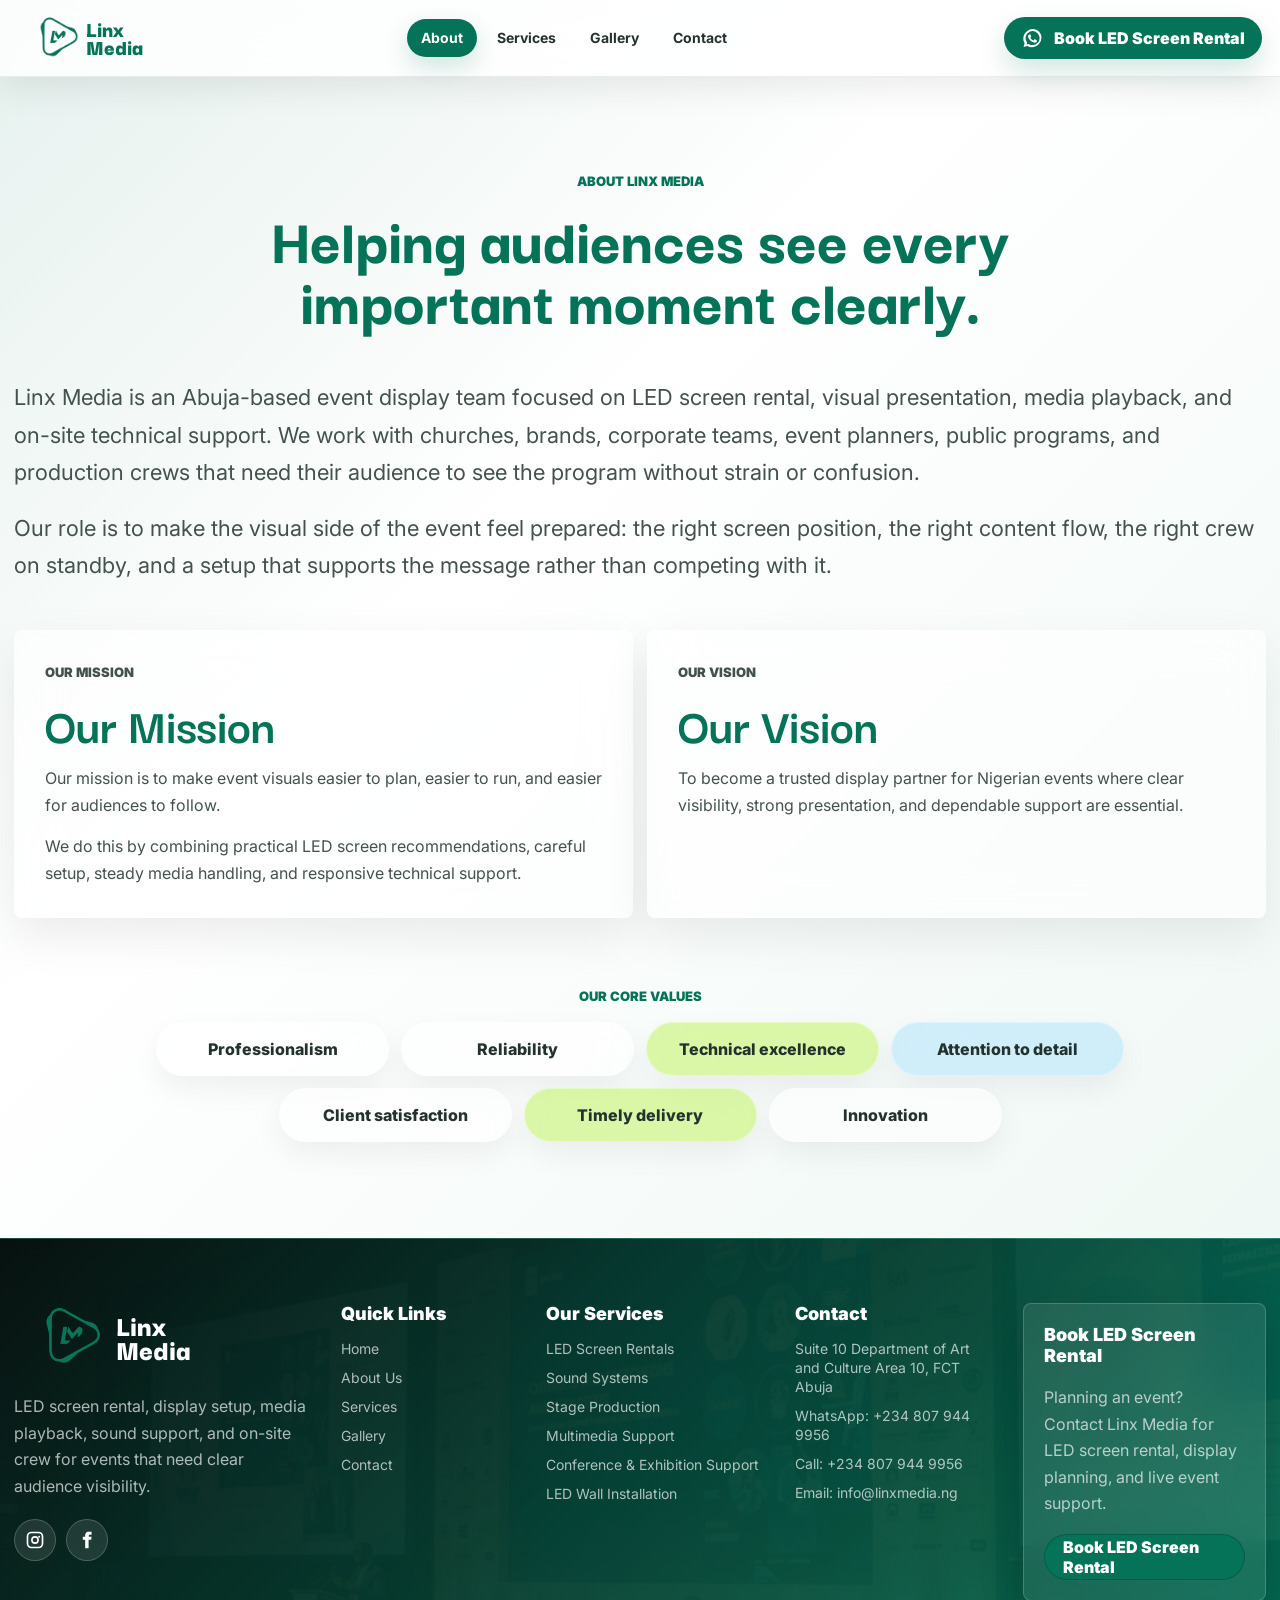
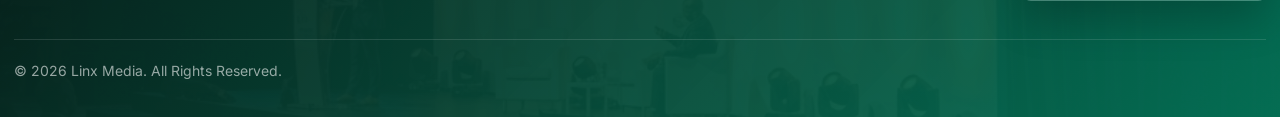
==== about.html @ 34ab8a91 "Update canonical domain for Search Console" ====
<!DOCTYPE html>
<html lang="en">
<head>
  <meta charset="UTF-8">
  <meta name="viewport" content="width=device-width, initial-scale=1.0">
  <title>About Linx Media | Event Technical Production</title>
  <meta name="description" content="Learn about Linx Media, an Abuja-based event display and LED screen rental team helping audiences see programs clearly.">
  <link rel="canonical" href="https://www.linxmedia.com.ng/about.html">
  <meta name="robots" content="index, follow">
  <meta name="theme-color" content="#047357">
  <meta name="geo.region" content="NG-FC">
  <meta name="geo.placename" content="Abuja">
  <meta property="og:site_name" content="Linx Media">
  <meta property="og:type" content="website">
  <meta property="og:url" content="https://www.linxmedia.com.ng/about.html">
  <meta property="og:title" content="About Linx Media | Event Technical Production">
  <meta property="og:description" content="Learn about Linx Media, an Abuja-based event display and LED screen rental team helping audiences see programs clearly.">
  <meta property="og:image" content="https://www.linxmedia.com.ng/assets/linx/home-slide-3.jpg">
  <meta name="twitter:card" content="summary_large_image">
  <meta name="twitter:title" content="About Linx Media | Event Technical Production">
  <meta name="twitter:description" content="Learn about Linx Media, an Abuja-based event display and LED screen rental team helping audiences see programs clearly.">
  <meta name="twitter:image" content="https://www.linxmedia.com.ng/assets/linx/home-slide-3.jpg">
  <link rel="preconnect" href="https://fonts.googleapis.com">
  <link rel="preconnect" href="https://fonts.gstatic.com" crossorigin>
  <link href="https://fonts.googleapis.com/css2?family=Darker+Grotesque:wght@700;800;900&family=Inter:wght@400;500;600;700;800;900&display=swap" rel="stylesheet">
  <link rel="icon" type="image/png" href="assets/Linx%20media%20logo.png">
  <link rel="stylesheet" href="styles.css">
</head>
<body>
  <a class="skip-link" href="#top">Skip to content</a>
  <header class="site-header">
    <a class="brand" href="index.html" aria-label="Linx Media home">
      <img src="assets/Linx%20media%20logo.png" alt="Linx Media" decoding="async">
      <span class="brand-wordmark"><strong>Linx</strong><strong>Media</strong></span>
    </a>

    <button class="menu-toggle" type="button" aria-label="Open menu" aria-expanded="false">
      <span></span>
      <span></span>
      <span></span>
    </button>

    <nav class="nav-links" aria-label="Primary navigation">
      <a href="about.html" aria-current="page">About</a>
      <a href="services.html">Services</a>
      <a href="work.html">Gallery</a>
      <a href="contact.html">Contact</a>
      <a class="mobile-nav-cta" href="https://wa.me/2348079449956?text=Hello%20Linx%20Media%2C%20I%20would%20like%20to%20book%20LED%20screen%20rental%20for%20an%20event." target="_blank" rel="noopener">Book LED Screen Rental</a>
    </nav>

    <a class="header-cta" href="https://wa.me/2348079449956?text=Hello%20Linx%20Media%2C%20I%20would%20like%20to%20book%20LED%20screen%20rental%20for%20an%20event." target="_blank" rel="noopener">
      <span class="whatsapp-icon" aria-hidden="true">
        <svg viewBox="0 0 24 24" focusable="false">
          <path d="M19.1 4.9A9.9 9.9 0 0 0 3.7 17l-1 3.8 3.9-1A9.9 9.9 0 0 0 19.1 4.9Zm-7.1 14a7.2 7.2 0 0 1-3.7-1l-.3-.2-2.2.6.6-2.1-.2-.3A7.3 7.3 0 1 1 12 18.9Zm4-5.4c-.2-.1-1.3-.6-1.5-.7-.2-.1-.4-.1-.5.1l-.7.9c-.1.2-.3.2-.5.1a5.9 5.9 0 0 1-2.9-2.5c-.1-.2 0-.3.1-.4l.4-.5c.1-.1.1-.3.2-.4 0-.1 0-.3-.1-.4l-.7-1.7c-.2-.4-.4-.3-.5-.3h-.5c-.2 0-.4.1-.6.3-.2.2-.8.8-.8 1.9s.8 2.2.9 2.3c.1.2 1.6 2.5 3.9 3.5.6.2 1 .4 1.3.5.6.2 1.1.2 1.5.1.5-.1 1.3-.5 1.5-1.1.2-.5.2-1 .1-1.1 0-.1-.2-.2-.4-.3Z" />
        </svg>
      </span>
      Book LED Screen Rental
    </a>
  </header>

  <main id="top">
    <section class="page-hero section-pad">
      <p class="section-label reveal">About Linx Media</p>
      <h1 class="about-title reveal">Helping audiences see every important moment clearly.</h1>
    </section>

    <section class="about-page section-pad">
      <div class="about-story reveal">
        <p>Linx Media is an Abuja-based event display team focused on LED screen rental, visual presentation, media playback, and on-site technical support. We work with churches, brands, corporate teams, event planners, public programs, and production crews that need their audience to see the program without strain or confusion.</p>
        <p>Our role is to make the visual side of the event feel prepared: the right screen position, the right content flow, the right crew on standby, and a setup that supports the message rather than competing with it.</p>
      </div>

      <div class="about-card-grid">
        <article class="about-card reveal">
          <p class="section-label">Our Mission</p>
          <h2>Our Mission</h2>
          <p>Our mission is to make event visuals easier to plan, easier to run, and easier for audiences to follow.</p>
          <p>We do this by combining practical LED screen recommendations, careful setup, steady media handling, and responsive technical support.</p>
        </article>
        <article class="about-card reveal">
          <p class="section-label">Our Vision</p>
          <h2>Our Vision</h2>
          <p>To become a trusted display partner for Nigerian events where clear visibility, strong presentation, and dependable support are essential.</p>
        </article>
      </div>

      <div class="core-values reveal">
        <p class="section-label">Our Core Values</p>
        <div class="event-type-grid core-value-grid">
          <span>Professionalism</span>
          <span>Reliability</span>
          <span>Technical excellence</span>
          <span>Attention to detail</span>
          <span>Client satisfaction</span>
          <span>Timely delivery</span>
          <span>Innovation</span>
        </div>
      </div>
    </section>
  </main>

  <footer class="site-footer">
    <div class="footer-grid">
      <div class="footer-brand">
        <div class="footer-brand-mark">
          <img class="footer-logo" src="assets/Linx%20media%20logo.png" alt="Linx Media" loading="lazy" decoding="async">
          <span class="footer-wordmark"><strong>Linx</strong><strong>Media</strong></span>
        </div>
        <p>LED screen rental, display setup, media playback, sound support, and on-site crew for events that need clear audience visibility.</p>
        <div class="footer-social" aria-label="Linx Media social links">
          <a href="https://www.instagram.com/linxmedia_ng/" target="_blank" rel="noopener" aria-label="Follow Linx Media on Instagram">
            <svg viewBox="0 0 24 24" focusable="false" aria-hidden="true">
              <path d="M7.8 2h8.4A5.8 5.8 0 0 1 22 7.8v8.4a5.8 5.8 0 0 1-5.8 5.8H7.8A5.8 5.8 0 0 1 2 16.2V7.8A5.8 5.8 0 0 1 7.8 2Zm0 2A3.8 3.8 0 0 0 4 7.8v8.4A3.8 3.8 0 0 0 7.8 20h8.4a3.8 3.8 0 0 0 3.8-3.8V7.8A3.8 3.8 0 0 0 16.2 4H7.8Zm4.2 3.3a4.7 4.7 0 1 1 0 9.4 4.7 4.7 0 0 1 0-9.4Zm0 2a2.7 2.7 0 1 0 0 5.4 2.7 2.7 0 0 0 0-5.4Zm5-2.45a1.15 1.15 0 1 1 0 2.3 1.15 1.15 0 0 1 0-2.3Z" />
            </svg>
          </a>
          <a href="https://www.facebook.com/share/1B9i2rN9x2/?mibextid=wwXIfr" target="_blank" rel="noopener" aria-label="Follow Linx Media on Facebook">
            <svg viewBox="0 0 24 24" focusable="false" aria-hidden="true">
              <path d="M14.2 8.1V6.6c0-.7.5-.9.9-.9h2.4V2.1L14.2 2c-3.6 0-4.4 2.7-4.4 4.4v1.7H7v3.7h2.8V22h4.1V11.8h3.1l.5-3.7h-3.3Z" />
            </svg>
          </a>
        </div>
      </div>
      <div>
        <h3>Quick Links</h3>
        <nav class="footer-links" aria-label="Footer quick links">
          <a href="index.html">Home</a>
          <a href="about.html">About Us</a>
          <a href="services.html">Services</a>
          <a href="work.html">Gallery</a>
          <a href="contact.html">Contact</a>
        </nav>
      </div>
      <div>
        <h3>Our Services</h3>
        <nav class="footer-links" aria-label="Footer services">
          <a href="services.html">LED Screen Rentals</a>
          <a href="services.html">Sound Systems</a>
          <a href="services.html">Stage Production</a>
          <a href="services.html">Multimedia Support</a>
          <a href="services.html">Conference & Exhibition Support</a>
          <a href="services.html">LED Wall Installation</a>
        </nav>
      </div>
      <div>
        <h3>Contact</h3>
        <div class="footer-links">
          <span>Suite 10 Department of Art and Culture Area 10, FCT Abuja</span>
          <a href="https://wa.me/2348079449956" target="_blank" rel="noopener">WhatsApp: +234 807 944 9956</a>
          <a href="tel:+2348079449956">Call: +234 807 944 9956</a>
          <a href="mailto:info@linxmedia.ng">Email: info@linxmedia.ng</a>
        </div>
      </div>
      <div class="footer-cta">
        <h3>Book LED Screen Rental</h3>
        <p>Planning an event? Contact Linx Media for LED screen rental, display planning, and live event support.</p>
        <a class="button button-primary" href="https://wa.me/2348079449956?text=Hello%20Linx%20Media%2C%20I%20would%20like%20to%20book%20LED%20screen%20rental%20for%20an%20event." target="_blank" rel="noopener">Book LED Screen Rental</a>
      </div>
    </div>
    <div class="footer-bottom">
      <span>&copy; 2026 Linx Media. All Rights Reserved.</span>
    </div>
  </footer>
  <script src="script.js"></script>
</body>
</html>
---- styles.css ----
﻿:root {
  --ink: #07110f;
  --paper: #edf2ee;
  --muted: #66726c;
  --line: rgba(255, 255, 255, 0.35);
  --teal: #047357;
  --navy: #047357;
  --lime: #b7f247;
  --coral: #ff8468;
  --blue: #8ed8ff;
  --white: #ffffff;
  --glass: rgba(255, 255, 255, 0.58);
  --glass-strong: rgba(255, 255, 255, 0.78);
  --shadow: 0 24px 70px rgba(7, 17, 15, 0.16);
  --page-width: min(1360px, calc(100% - 28px));
  --hero-slide-duration: 4200ms;
}

* {
  box-sizing: border-box;
}

html {
  scroll-behavior: smooth;
}

body {
  margin: 0;
  background:
    linear-gradient(135deg, rgba(4, 115, 87, 0.1) 0%, rgba(255, 255, 255, 0.96) 34%, rgba(232, 245, 239, 0.9) 100%);
  color: var(--ink);
  font-family: "Inter", Arial, sans-serif;
  overflow-x: hidden;
}

body::before {
  display: none;
  content: "";
  position: fixed;
  inset: 0;
  z-index: -1;
  background-image:
    linear-gradient(rgba(7, 17, 15, 0.045) 1px, transparent 1px),
    linear-gradient(90deg, rgba(7, 17, 15, 0.045) 1px, transparent 1px);
  background-size: 72px 72px;
  mask-image: linear-gradient(to bottom, rgba(0, 0, 0, 0.8), transparent 78%);
}

body::after {
  display: none;
  content: "";
  position: fixed;
  right: -18vw;
  bottom: 6vh;
  z-index: -1;
  width: 42vw;
  height: 42vw;
  border-radius: 50%;
  background: radial-gradient(circle, rgba(255, 132, 104, 0.22), transparent 68%);
  animation: floatGlow 9s ease-in-out infinite alternate;
}

body.menu-open {
  overflow: hidden;
}

a {
  color: inherit;
  text-decoration: none;
}

.skip-link {
  position: fixed;
  top: 12px;
  left: 12px;
  z-index: 100;
  padding: 10px 14px;
  border-radius: 999px;
  background: var(--navy);
  color: var(--white);
  font-weight: 900;
  transform: translateY(-140%);
  transition: transform 180ms ease;
}

.skip-link:focus {
  transform: translateY(0);
}

img {
  display: block;
  max-width: 100%;
}

.site-header {
  position: sticky;
  top: 0;
  z-index: 20;
  display: flex;
  align-items: center;
  justify-content: space-between;
  gap: 24px;
  width: 100%;
  margin: 0;
  padding: 14px max(18px, calc((100vw - 1360px) / 2));
  border-bottom: 1px solid rgba(7, 17, 15, 0.08);
  background: rgba(255, 255, 255, 0.84);
  box-shadow: 0 12px 34px rgba(7, 17, 15, 0.08);
  backdrop-filter: blur(18px);
}

.brand,
.nav-links,
.hero-actions,
.contact-actions,
.header-cta {
  display: flex;
  align-items: center;
}

.brand {
  display: inline-flex;
  align-items: center;
  gap: 0;
}

.brand img {
  width: 82px;
  height: auto;
  max-height: 48px;
  object-fit: contain;
  margin-right: -14px;
}

.brand-wordmark {
  display: grid;
  margin-left: 0;
  color: var(--navy);
  font-family: "Darker Grotesque", "Inter", Arial, sans-serif;
  font-size: 23px;
  font-weight: 900;
  line-height: 0.8;
  text-align: left;
}

.brand-wordmark strong {
  display: block;
  font: inherit;
}

.nav-links {
  gap: 6px;
}

.nav-links a {
  min-height: 38px;
  padding: 10px 14px;
  border-radius: 999px;
  color: #24322d;
  font-size: 14px;
  font-weight: 700;
}

.nav-links a:hover {
  background: rgba(255, 255, 255, 0.72);
}

.nav-links a[aria-current="page"] {
  background: var(--navy);
  color: var(--white);
  box-shadow: 0 10px 24px rgba(4, 115, 87, 0.18);
}

.nav-links .mobile-nav-cta {
  display: none;
}

.header-cta {
  justify-content: center;
  gap: 10px;
  min-height: 42px;
  padding: 0 16px;
  border: 1px solid rgba(4, 115, 87, 0.18);
  border-radius: 999px;
  background: var(--navy);
  color: var(--white);
  font-weight: 900;
  box-shadow: 0 12px 28px rgba(4, 115, 87, 0.18);
}

.menu-toggle {
  display: none;
  width: 46px;
  height: 46px;
  border: 1px solid rgba(4, 115, 87, 0.2);
  border-radius: 50%;
  background: rgba(4, 115, 87, 0.1);
  cursor: pointer;
}

.menu-toggle span {
  display: block;
  width: 20px;
  height: 2px;
  margin: 4px auto;
  border-radius: 999px;
  background: var(--navy);
}

.hero {
  display: grid;
  grid-template-columns: minmax(0, 0.9fr) minmax(360px, 1.1fr);
  align-items: stretch;
  gap: 34px;
  width: var(--page-width);
  min-height: calc(100vh - 82px);
  margin: 0 auto;
  padding: 58px 0 28px;
}

.hero-led {
  display: grid;
  grid-template-columns: minmax(420px, 0.92fr) minmax(330px, 0.78fr);
  align-items: center;
  gap: clamp(30px, 5vw, 84px);
  min-height: calc(100vh - 108px);
  padding-top: clamp(44px, 7vw, 88px);
  padding-bottom: clamp(58px, 8vw, 96px);
  overflow: visible;
}

.hero-copy {
  align-self: center;
  padding: clamp(24px, 4vw, 46px);
  border: 1px solid var(--line);
  border-radius: 28px;
  background: rgba(255, 255, 255, 0.5);
  box-shadow: var(--shadow);
  backdrop-filter: blur(22px);
}

.hero-led .hero-copy {
  width: 100%;
  margin: 0;
  padding: 0;
  text-align: left;
  border: 0;
  border-radius: 0;
  background: transparent;
  box-shadow: none;
  backdrop-filter: none;
}

.hero-copy,
.hero-media,
.service-card,
.process-step,
.contact-panel {
  -webkit-backdrop-filter: blur(22px);
}

.eyebrow,
.section-label {
  margin: 0 0 18px;
  color: var(--teal);
  font-size: 13px;
  font-weight: 900;
  letter-spacing: 0;
  text-transform: uppercase;
}

.hero h1,
.intro h2,
.section-heading h2,
.showcase-header h2,
.contact-panel h2 {
  margin: 0;
  font-weight: 900;
  letter-spacing: 0;
  line-height: 0.92;
}

.hero h1 {
  max-width: 780px;
  font-size: clamp(48px, 8vw, 112px);
}

.hero-led h1 {
  max-width: 720px;
  margin: 0;
  color: #047357;
  font-family: "Darker Grotesque", "Inter", Arial, sans-serif;
  font-size: clamp(44px, 4.7vw, 68px);
  font-weight: 800;
  line-height: 0.88;
}

.hero-led h1 > span {
  display: block;
}

.hero-led h1 > span:first-child {
  white-space: normal;
}

.hero-led h1 > .hero-service-line {
  white-space: normal;
}

.hero-service-word {
  display: inline-block;
  color: #FA6506;
  min-height: 0.9em;
  vertical-align: baseline;
  transition: opacity 220ms ease, transform 220ms ease;
}

.hero-service-word.is-changing {
  opacity: 0;
  transform: translateY(8px);
}

.hero-text {
  max-width: 570px;
  margin: 24px 0 0;
  color: #44524c;
  font-size: clamp(17px, 2vw, 21px);
  line-height: 1.55;
}

.hero-led .hero-text {
  max-width: 540px;
  margin: 18px 0 0;
  color: rgba(7, 17, 15, 0.86);
  font-size: clamp(16px, 1.55vw, 20px);
  line-height: 1.35;
}

.hero-actions,
.contact-actions {
  flex-wrap: wrap;
  gap: 12px;
  margin-top: 34px;
}

.hero-led .hero-actions {
  justify-content: flex-start;
  margin-top: 28px;
}

.button {
  display: inline-flex;
  align-items: center;
  justify-content: center;
  min-height: 46px;
  padding: 0 18px;
  border: 1px solid rgba(7, 17, 15, 0.22);
  border-radius: 999px;
  font-weight: 900;
}

.button-primary {
  background: var(--navy);
  color: var(--white);
}

.whatsapp-icon {
  display: inline-flex;
  align-items: center;
  justify-content: center;
  width: 23px;
  height: 23px;
  flex: 0 0 23px;
}

.whatsapp-icon svg {
  width: 100%;
  height: 100%;
  fill: currentColor;
}

.button-secondary {
  background: rgba(255, 255, 255, 0.52);
  backdrop-filter: blur(14px);
}

.hero-media {
  position: relative;
  min-height: 640px;
  border: 1px solid rgba(255, 255, 255, 0.35);
  border-radius: 34px;
  overflow: hidden;
  background: #101916;
  box-shadow: var(--shadow);
  transform-style: preserve-3d;
}

.hero-led-gallery {
  position: relative;
  justify-self: start;
  width: 100%;
  height: clamp(540px, 72vh, 760px);
  margin: 0;
  overflow: hidden;
  border: 1px solid rgba(255, 255, 255, 0.44);
  border-radius: 8px;
  box-shadow: 0 28px 72px rgba(7, 17, 15, 0.18);
  mask-image: none;
}

.hero-led-track {
  position: relative;
  width: 100%;
  height: 100%;
  padding: 0;
}

.hero-led-card {
  position: absolute;
  inset: 0;
  margin: 0;
  border: 0;
  border-radius: inherit;
  overflow: hidden;
  background: transparent;
  box-shadow: none;
  isolation: isolate;
  opacity: 0;
  pointer-events: none;
  transform: scale(1.02);
  transition: opacity 700ms ease, transform 700ms ease;
}

.hero-led-card.is-active {
  z-index: 1;
  opacity: 1;
  pointer-events: auto;
  transform: scale(1);
}

.hero-led-card img {
  width: 100%;
  height: 100%;
  object-fit: cover;
  border-radius: inherit;
}

.hero-led-dots {
  position: absolute;
  left: 50%;
  bottom: 18px;
  z-index: 3;
  display: flex;
  align-items: center;
  gap: 8px;
  transform: translateX(-50%);
}

.hero-led-dot {
  position: relative;
  width: clamp(28px, 3.2vw, 48px);
  height: 4px;
  padding: 0;
  border: 0;
  border-radius: 999px;
  background: rgba(255, 255, 255, 0.38);
  cursor: pointer;
  overflow: hidden;
}

.hero-led-dot::before {
  content: "";
  position: absolute;
  inset: 0;
  background: #ffffff;
  border-radius: inherit;
  transform: scaleX(0);
  transform-origin: left center;
}

.hero-led-dot.is-active::before {
  animation: heroProgress var(--hero-slide-duration) linear forwards;
}

.hero-led-dot:focus-visible {
  outline: 2px solid #ffffff;
  outline-offset: 4px;
}

@keyframes heroProgress {
  from {
    transform: scaleX(0);
  }

  to {
    transform: scaleX(1);
  }
}

.hero-media::before {
  content: "";
  position: absolute;
  inset: 0;
  z-index: 1;
  background: linear-gradient(90deg, rgba(7, 17, 15, 0.2), rgba(7, 17, 15, 0.03) 42%, rgba(183, 242, 71, 0.12));
  pointer-events: none;
}

.hero-media img {
  width: 100%;
  height: 100%;
  min-height: 640px;
  object-fit: cover;
}

.media-card {
  position: absolute;
  z-index: 2;
  width: min(270px, calc(100% - 36px));
  padding: 16px;
  border: 1px solid rgba(255, 255, 255, 0.32);
  border-radius: 18px;
  background: rgba(255, 255, 255, 0.62);
  box-shadow: 0 16px 34px rgba(7, 17, 15, 0.16);
  backdrop-filter: blur(18px);
}

.media-card span {
  display: block;
  margin-bottom: 8px;
  color: var(--teal);
  font-size: 12px;
  font-weight: 900;
  text-transform: uppercase;
}

.media-card strong {
  display: block;
  font-size: 18px;
  line-height: 1.15;
  transition: opacity 220ms ease, transform 220ms ease;
}

.media-card strong.is-changing {
  opacity: 0;
  transform: translateY(8px);
}

.media-card-top {
  top: 24px;
  left: 24px;
}

.media-card-bottom {
  right: 24px;
  bottom: 24px;
}

.section-pad {
  width: var(--page-width);
  margin: 0 auto;
  padding: 96px 0;
}

.proof-strip {
  border-top: 1px solid rgba(7, 17, 15, 0.08);
  border-bottom: 1px solid rgba(7, 17, 15, 0.08);
  background: #f7faf8;
}

.proof-inner {
  display: grid;
  grid-template-columns: 0.8fr 0.8fr 1.2fr 1fr;
  gap: 1px;
  width: var(--page-width);
  margin: 0 auto;
  background: rgba(7, 17, 15, 0.08);
}

.proof-item {
  min-height: 136px;
  padding: 28px;
  background: #ffffff;
}

.proof-item strong,
.proof-item span {
  display: block;
}

.proof-item strong {
  color: var(--navy);
  font-size: clamp(28px, 3.8vw, 54px);
  line-height: 0.95;
}

.proof-item span {
  margin-top: 10px;
  color: var(--muted);
  font-weight: 800;
}

.led-focus {
  display: grid;
  grid-template-columns: minmax(0, 0.9fr) minmax(360px, 0.8fr);
  gap: clamp(28px, 5vw, 78px);
  align-items: start;
}

.led-focus-copy h2,
.event-fit-copy h2,
.work-snapshot-copy h2,
.timeline-heading h2,
.booking-band h2 {
  margin: 0;
  color: var(--navy);
  font-family: "Darker Grotesque", "Inter", Arial, sans-serif;
  font-size: clamp(40px, 5.4vw, 78px);
  font-weight: 800;
  line-height: 0.94;
}

.led-focus-copy p:not(.section-label),
.event-fit-copy p,
.work-snapshot-copy p,
.booking-band p {
  max-width: 720px;
  margin: 22px 0 0;
  color: #44524c;
  font-size: 18px;
  line-height: 1.7;
}

.led-focus-copy .button {
  margin-top: 30px;
}

.led-focus-panel {
  border-radius: 8px;
  background: #07110f;
  color: var(--white);
  box-shadow: var(--shadow);
  overflow: hidden;
}

.setup-list article {
  display: grid;
  grid-template-columns: 64px 1fr;
  gap: 18px;
  padding: 28px;
  border-bottom: 1px solid rgba(255, 255, 255, 0.14);
}

.setup-list article:last-child {
  border-bottom: 0;
}

.setup-list span {
  color: var(--lime);
  font-weight: 900;
}

.setup-list h3 {
  margin: 0 0 10px;
  font-size: 22px;
}

.setup-list p {
  margin: 0;
  color: rgba(255, 255, 255, 0.72);
  line-height: 1.6;
}

.solution-mosaic {
  padding-top: 40px;
}

.mosaic-grid {
  display: grid;
  grid-template-columns: 1.1fr 0.9fr;
  gap: 14px;
}

.mosaic-card {
  min-height: 240px;
  padding: 28px;
  border: 1px solid rgba(7, 17, 15, 0.08);
  border-radius: 8px;
  background: #f7faf8;
  box-shadow: 0 16px 42px rgba(7, 17, 15, 0.07);
}

.mosaic-large {
  grid-row: span 2;
  min-height: 494px;
  display: flex;
  flex-direction: column;
  justify-content: flex-end;
  background:
    linear-gradient(180deg, rgba(7, 17, 15, 0.08), rgba(7, 17, 15, 0.74)),
    url("assets/linx/home-slide-1.jpeg") center / cover;
  color: var(--white);
}

.mosaic-card h3 {
  margin: 0 0 12px;
  color: inherit;
  font-size: clamp(24px, 3vw, 42px);
  line-height: 1;
}

.mosaic-card p {
  max-width: 560px;
  margin: 0;
  color: #44524c;
  line-height: 1.65;
}

.mosaic-large p {
  color: rgba(255, 255, 255, 0.78);
}

.event-fit {
  background:
    linear-gradient(135deg, rgba(7, 17, 15, 0.96), rgba(4, 115, 87, 0.88)),
    url("assets/linx/home-slide-4.jpg") center / cover;
  color: var(--white);
}

.event-fit-inner {
  display: grid;
  grid-template-columns: minmax(0, 0.9fr) minmax(360px, 1fr);
  gap: clamp(28px, 5vw, 72px);
  align-items: center;
  width: var(--page-width);
  margin: 0 auto;
  padding: 96px 0;
}

.event-fit .section-label {
  color: var(--lime);
}

.event-fit-copy h2 {
  color: var(--white);
}

.event-fit-copy p {
  color: rgba(255, 255, 255, 0.78);
}

.event-fit-list {
  display: grid;
  grid-template-columns: repeat(2, 1fr);
  gap: 12px;
}

.event-fit-list span {
  display: flex;
  align-items: center;
  min-height: 62px;
  padding: 0 20px;
  border: 1px solid rgba(255, 255, 255, 0.16);
  border-radius: 8px;
  background: rgba(255, 255, 255, 0.1);
  color: rgba(255, 255, 255, 0.9);
  font-weight: 900;
  backdrop-filter: blur(14px);
}

.work-snapshot {
  display: grid;
  grid-template-columns: minmax(360px, 0.8fr) minmax(0, 0.95fr);
  gap: clamp(28px, 5vw, 78px);
  align-items: center;
}

.work-snapshot-media {
  min-height: 540px;
  margin: 0;
  overflow: hidden;
  border-radius: 8px;
  box-shadow: var(--shadow);
}

.work-snapshot-media img {
  width: 100%;
  height: 100%;
  min-height: 540px;
  object-fit: cover;
}

.work-snapshot-copy .button {
  margin-top: 28px;
}

.timeline-section {
  display: grid;
  grid-template-columns: minmax(0, 0.72fr) minmax(0, 1fr);
  gap: clamp(28px, 5vw, 78px);
  align-items: start;
  padding-top: 40px;
}

.timeline-list {
  display: grid;
  gap: 0;
  border-top: 1px solid rgba(7, 17, 15, 0.12);
}

.timeline-item {
  display: grid;
  grid-template-columns: 140px 1fr;
  gap: 24px;
  padding: 28px 0;
  border-bottom: 1px solid rgba(7, 17, 15, 0.12);
}

.timeline-item span {
  color: var(--navy);
  font-size: 24px;
  font-weight: 900;
}

.timeline-item p {
  margin: 0;
  color: #44524c;
  line-height: 1.7;
}

.booking-band {
  display: flex;
  align-items: center;
  justify-content: space-between;
  gap: 28px;
  margin-bottom: 80px;
  padding: clamp(32px, 5vw, 56px);
  border-radius: 8px;
  background: #e8f5ef;
  box-shadow: 0 20px 54px rgba(7, 17, 15, 0.08);
}

.booking-band-actions {
  display: flex;
  flex-wrap: wrap;
  justify-content: flex-end;
  gap: 12px;
  flex: 0 0 auto;
}

.intro-grid {
  display: grid;
  grid-template-columns: 1fr 0.65fr;
  gap: 42px;
  align-items: start;
}

.about-band {
  width: 100%;
  max-width: none;
  background:
    linear-gradient(135deg, rgba(7, 17, 15, 0.96), rgba(4, 115, 87, 0.9)),
    url("assets/linx/home-slide-4.jpg") center / cover;
  color: var(--white);
}

.about-band .intro {
  padding-bottom: 42px;
}

.about-band .section-label {
  color: var(--lime);
}

.about-band h2 {
  color: var(--white);
}

.about-band p {
  color: rgba(255, 255, 255, 0.88);
}

.about-band .intro-copy p {
  color: rgba(255, 255, 255, 0.92) !important;
}

.about-band .stats {
  padding-top: 0;
  padding-bottom: 82px;
}

.about-band .stat {
  border-top-color: rgba(255, 255, 255, 0.2);
}

.about-band .stat strong {
  color: var(--white);
}

.about-band .stat span {
  color: rgba(255, 255, 255, 0.72);
}

.intro h2,
.section-heading h2,
.showcase-header h2,
.contact-panel h2 {
  font-size: clamp(38px, 5.3vw, 78px);
}

.intro p,
.contact-panel p {
  margin: 0;
  color: #44524c;
  font-size: 18px;
  line-height: 1.7;
}

.intro-copy {
  display: grid;
  gap: 18px;
}

.intro-copy p {
  max-width: 680px;
}

.section-heading,
.showcase-header {
  display: grid;
  grid-template-columns: 0.35fr 1fr;
  gap: 34px;
  align-items: start;
  margin-bottom: 34px;
}

.service-grid {
  display: grid;
  grid-template-columns: repeat(3, 1fr);
  gap: 14px;
}

.service-card {
  position: relative;
  min-height: 230px;
  padding: 22px;
  border: 1px solid var(--line);
  border-radius: 8px;
  background: var(--glass);
  box-shadow: 0 18px 48px rgba(7, 17, 15, 0.08);
  backdrop-filter: blur(22px);
  overflow: hidden;
  cursor: default;
  transition: transform 220ms ease, box-shadow 220ms ease, background 220ms ease, border-color 220ms ease;
}

.service-card::after {
  content: "";
  position: absolute;
  right: 22px;
  bottom: 20px;
  color: var(--teal);
  font-size: 13px;
  font-weight: 900;
  opacity: 0;
  transform: translateX(-8px);
  transition: opacity 220ms ease, transform 220ms ease;
}

.service-card-static::after {
  content: "";
}

.service-card:hover,
.process-step:hover {
  transform: translateY(-8px);
  box-shadow: 0 28px 70px rgba(7, 17, 15, 0.16);
}

.service-card:hover {
  border-color: rgba(4, 115, 87, 0.28);
}

.service-card:hover::after {
  opacity: 1;
  transform: translateX(0);
}

.service-card:nth-child(2),
.service-card:nth-child(5) {
  background: rgba(7, 17, 15, 0.78);
  color: var(--white);
}

.service-card:nth-child(2)::after,
.service-card:nth-child(5)::after {
  color: var(--lime);
}

.service-card:nth-child(3) {
  background: rgba(183, 242, 71, 0.62);
}

.section-action {
  display: flex;
  justify-content: center;
  margin-top: 28px;
}

.page-hero {
  padding-top: 96px;
  padding-bottom: 40px;
  text-align: center;
}

.page-hero h1 {
  max-width: 980px;
  margin: 0 auto;
  color: var(--navy);
  font-family: "Darker Grotesque", "Inter", Arial, sans-serif;
  font-size: clamp(40px, 5.2vw, 72px);
  font-weight: 800;
  line-height: 0.92;
}

.page-hero p:not(.section-label) {
  max-width: 780px;
  margin: 22px auto 0;
  color: #44524c;
  font-size: clamp(17px, 2vw, 21px);
  line-height: 1.55;
}

.services-page-list {
  padding-top: 36px;
}

.services-detail-grid {
  grid-template-columns: repeat(2, 1fr);
}

.services-detail-grid .service-card {
  min-height: 420px;
}

.about-page {
  padding-top: 10px;
}

.about-title {
  font-size: clamp(46px, 6vw, 86px);
}

.about-story {
  display: grid;
  gap: 18px;
  max-width: none;
  margin-bottom: 46px;
}

.about-story p {
  margin: 0;
  color: #44524c;
  font-size: clamp(18px, 2vw, 22px);
  line-height: 1.7;
}

.about-card-grid {
  display: grid;
  grid-template-columns: repeat(2, 1fr);
  gap: 14px;
}

.about-card {
  min-height: 260px;
  padding: 30px;
  border: 1px solid var(--line);
  border-radius: 8px;
  background: rgba(255, 255, 255, 0.58);
  box-shadow: 0 18px 48px rgba(7, 17, 15, 0.08);
  backdrop-filter: blur(22px);
  -webkit-backdrop-filter: blur(22px);
}

.about-card h2 {
  margin: 0 0 18px;
  color: var(--navy);
  font-family: "Darker Grotesque", "Inter", Arial, sans-serif;
  font-size: clamp(36px, 4vw, 58px);
  line-height: 0.92;
}

.about-card .section-label {
  margin-bottom: 16px;
}

.about-card p {
  margin: 0;
  color: #44524c;
  line-height: 1.7;
}

.about-card p + p {
  margin-top: 14px;
}

.core-values {
  margin-top: 70px;
  text-align: center;
}

.contact-page {
  padding-top: 36px;
}

.contact-page-intro {
  display: grid;
  gap: 18px;
  max-width: 1000px;
  margin-bottom: 46px;
}

.contact-page-intro p {
  margin: 0;
  color: #44524c;
  font-size: clamp(18px, 2vw, 22px);
  line-height: 1.7;
}

.contact-page-grid {
  display: grid;
  grid-template-columns: 1fr;
  gap: 42px;
}

.contact-form-title {
  margin-bottom: 20px;
  text-align: center;
}

.contact-info-card {
  padding: 30px;
  border: 1px solid var(--line);
  border-radius: 8px;
  background: rgba(255, 255, 255, 0.58);
  box-shadow: 0 18px 48px rgba(7, 17, 15, 0.08);
  backdrop-filter: blur(22px);
  -webkit-backdrop-filter: blur(22px);
}

.contact-info-card h2 {
  max-width: 760px;
  margin: 0 0 26px;
  color: var(--navy);
  font-family: "Darker Grotesque", "Inter", Arial, sans-serif;
  font-size: clamp(34px, 4vw, 54px);
  line-height: 0.95;
}

.contact-info-card h3 {
  margin: 0 0 12px;
  color: var(--navy);
  font-size: 18px;
}

.contact-info-card ul {
  display: grid;
  grid-template-columns: repeat(2, 1fr);
  gap: 10px 18px;
  margin: 0;
  padding-left: 18px;
  color: #44524c;
  line-height: 1.55;
}

.contact-form {
  display: grid;
  grid-template-columns: repeat(2, 1fr);
  gap: 14px;
}

.contact-form label {
  display: grid;
  gap: 8px;
}

.contact-form span {
  color: #24322d;
  font-size: 13px;
  font-weight: 900;
}

.contact-form input,
.contact-form select,
.contact-form textarea {
  width: 100%;
  border: 1px solid rgba(7, 17, 15, 0.12);
  border-radius: 8px;
  background: rgba(255, 255, 255, 0.7);
  color: var(--ink);
  font: inherit;
  padding: 14px 15px;
  outline: none;
}

.contact-form textarea {
  resize: vertical;
}

.contact-form input:focus,
.contact-form select:focus,
.contact-form textarea:focus {
  border-color: rgba(4, 115, 87, 0.42);
  box-shadow: 0 0 0 4px rgba(4, 115, 87, 0.08);
}

.contact-form .form-wide,
.contact-form .button {
  grid-column: 1 / -1;
}

.contact-form-simple {
  grid-template-columns: 1fr;
  margin-bottom: 28px;
}

.contact-detail-list {
  display: grid;
  gap: 22px;
}

.contact-detail-list div {
  display: grid;
  gap: 8px;
}

.contact-detail-list span,
.contact-detail-list a {
  color: #44524c;
  line-height: 1.55;
}

.contact-detail-list a:hover {
  color: var(--navy);
}

.contact-page-cta {
  margin-top: 48px;
}

.core-value-grid {
  justify-content: center;
  max-width: 980px;
  margin: 0 auto;
}

.core-value-grid span {
  flex: 0 1 calc(25% - 12px);
  justify-content: center;
}

.event-types {
  padding-top: 42px;
}

.event-type-grid {
  display: flex;
  flex-wrap: wrap;
  gap: 12px;
}

.event-type-grid span {
  display: inline-flex;
  align-items: center;
  min-height: 54px;
  padding: 0 20px;
  border: 1px solid var(--line);
  border-radius: 999px;
  background: rgba(255, 255, 255, 0.58);
  color: #24322d;
  font-weight: 800;
  box-shadow: 0 12px 30px rgba(7, 17, 15, 0.06);
  backdrop-filter: blur(16px);
  -webkit-backdrop-filter: blur(16px);
  cursor: default;
  transition: transform 180ms ease, box-shadow 180ms ease, background 180ms ease, border-color 180ms ease;
}

.event-type-grid span:hover {
  transform: translateY(-5px);
  border-color: rgba(4, 115, 87, 0.24);
  background: rgba(255, 255, 255, 0.76);
  box-shadow: 0 20px 46px rgba(7, 17, 15, 0.12);
}

.event-type-grid span:nth-child(3n) {
  background: rgba(183, 242, 71, 0.46);
}

.event-type-grid span:nth-child(4n) {
  background: rgba(142, 216, 255, 0.36);
}

.service-number {
  display: inline-flex;
  margin-bottom: 54px;
  color: var(--teal);
  font-weight: 900;
}

.service-card:nth-child(2) .service-number,
.service-card:nth-child(5) .service-number {
  color: var(--lime);
}

.service-card h3 {
  margin: 0 0 12px;
  font-size: 24px;
  line-height: 1.1;
}

.service-card p,
.process-step p,
.stat span {
  margin: 0;
  color: var(--muted);
  line-height: 1.58;
}

.service-card p + p {
  margin-top: 12px;
}

.service-card:nth-child(2) p,
.service-card:nth-child(5) p {
  color: rgba(255, 255, 255, 0.72);
}

.showcase {
  width: 100%;
  max-width: none;
  padding-right: max(14px, calc((100vw - 1360px) / 2));
  padding-left: max(14px, calc((100vw - 1360px) / 2));
  background:
    linear-gradient(135deg, rgba(7, 17, 15, 0.94), rgba(12, 42, 38, 0.9)),
    url("assets/linx/home-slide-4.jpg") center / cover;
  color: var(--white);
}

.showcase .section-label {
  color: var(--lime);
}

.showcase-header h2 {
  max-width: 860px;
}

.showcase-intro {
  max-width: 860px;
  margin: 0 0 34px;
  color: rgba(255, 255, 255, 0.72);
  font-size: clamp(17px, 2vw, 21px);
  line-height: 1.65;
}

.why-card-grid {
  display: grid;
  grid-template-columns: repeat(4, 1fr);
  gap: 14px;
}

.why-card {
  min-height: 245px;
  padding: 22px;
  border: 1px solid rgba(255, 255, 255, 0.24);
  border-radius: 8px;
  background: rgba(255, 255, 255, 0.12);
  box-shadow: 0 22px 54px rgba(0, 0, 0, 0.24);
  backdrop-filter: blur(20px);
  -webkit-backdrop-filter: blur(20px);
  transition: transform 220ms ease, background 220ms ease, border-color 220ms ease, box-shadow 220ms ease;
}

.why-card:hover {
  transform: translateY(-8px);
  border-color: rgba(183, 242, 71, 0.42);
  background: rgba(255, 255, 255, 0.18);
  box-shadow: 0 30px 72px rgba(0, 0, 0, 0.34);
}

.why-card span {
  display: inline-flex;
  margin-bottom: 74px;
  color: var(--lime);
  font-weight: 900;
}

.why-card h3 {
  margin: 0 0 12px;
  font-size: 24px;
  line-height: 1.1;
}

.why-card p {
  margin: 0;
  color: rgba(255, 255, 255, 0.7);
  line-height: 1.58;
}

.event-proof {
  display: grid;
  grid-template-columns: minmax(0, 0.78fr) minmax(0, 1fr);
  gap: clamp(28px, 5vw, 72px);
  align-items: start;
}

.event-proof-heading h2 {
  margin: 0;
  color: var(--navy);
  font-family: "Darker Grotesque", "Inter", Arial, sans-serif;
  font-size: clamp(38px, 5.3vw, 78px);
  font-weight: 800;
  line-height: 0.94;
}

.event-proof-heading p:not(.section-label) {
  margin: 22px 0 0;
  color: #44524c;
  font-size: 18px;
  line-height: 1.7;
}

.proof-card-grid {
  display: grid;
  gap: 14px;
}

.proof-card {
  padding: 24px;
  border: 1px solid rgba(7, 17, 15, 0.08);
  border-radius: 8px;
  background: rgba(255, 255, 255, 0.74);
  box-shadow: 0 16px 42px rgba(7, 17, 15, 0.07);
}

.proof-card span {
  display: inline-flex;
  margin-bottom: 18px;
  color: var(--teal);
  font-size: 13px;
  font-weight: 900;
  text-transform: uppercase;
}

.proof-card h3 {
  margin: 0 0 10px;
  color: var(--ink);
  font-size: 22px;
  line-height: 1.1;
}

.proof-card p {
  margin: 0;
  color: #44524c;
  line-height: 1.65;
}

.our-work-preview {
  display: grid;
  grid-template-columns: minmax(0, 0.95fr) minmax(360px, 0.75fr);
  align-items: center;
  gap: clamp(28px, 5vw, 78px);
  padding-top: 82px;
  padding-bottom: 82px;
}

.work-preview-copy {
  max-width: 900px;
}

.work-preview-copy h2 {
  margin: 0;
  color: var(--navy);
  font-family: "Darker Grotesque", "Inter", Arial, sans-serif;
  font-size: clamp(42px, 6vw, 82px);
  font-weight: 800;
  line-height: 0.94;
}

.work-preview-copy p:not(.section-label) {
  max-width: 760px;
  margin: 20px 0 0;
  color: #44524c;
  font-size: 18px;
  line-height: 1.7;
}

.work-preview-copy .button {
  margin-top: 28px;
}

.work-preview-media {
  min-height: 440px;
  margin: 0;
  overflow: hidden;
  border-radius: 34px;
  box-shadow: 0 28px 72px rgba(7, 17, 15, 0.18);
}

.work-preview-media img {
  width: 100%;
  height: 100%;
  min-height: 440px;
  object-fit: cover;
}

.project-gallery {
  display: grid;
  grid-template-columns: repeat(2, 1fr);
  gap: 16px;
  padding-top: 36px;
}

.project-card {
  position: relative;
  min-height: 420px;
  margin: 0;
  border: 1px solid var(--line);
  border-radius: 24px;
  overflow: hidden;
  box-shadow: 0 22px 54px rgba(7, 17, 15, 0.12);
}

.project-card img {
  width: 100%;
  height: 100%;
  min-height: 420px;
  object-fit: cover;
  transition: transform 320ms ease;
}

.project-card:hover img {
  transform: scale(1.04);
}

.project-card figcaption {
  position: absolute;
  right: 18px;
  bottom: 18px;
  left: 18px;
  padding: 14px 16px;
  border: 1px solid rgba(255, 255, 255, 0.24);
  border-radius: 18px;
  background: rgba(255, 255, 255, 0.62);
  color: var(--navy);
  font-weight: 900;
  backdrop-filter: blur(16px);
  -webkit-backdrop-filter: blur(16px);
}

.video-gallery {
  padding-top: 0;
}

.video-slider {
  max-width: 980px;
  margin: 0 auto;
}

.video-stage {
  margin: 0;
  overflow: hidden;
  border: 1px solid var(--line);
  border-radius: 28px;
  background: #101916;
  box-shadow: 0 22px 54px rgba(7, 17, 15, 0.12);
}

.video-frame {
  position: relative;
  background: #07110f;
}

.video-slider-player {
  display: block;
  width: 100%;
  aspect-ratio: 16 / 9;
  background: #07110f;
  object-fit: cover;
}

.video-slider-caption {
  padding: 18px 22px;
  background: rgba(255, 255, 255, 0.9);
  color: var(--ink);
  font-size: 17px;
  font-weight: 900;
}

.video-slider-dots {
  display: flex;
  align-items: center;
  justify-content: center;
}

.video-arrow {
  position: absolute;
  top: 50%;
  z-index: 3;
  display: grid;
  place-items: center;
  width: 52px;
  height: 52px;
  padding: 0;
  border: 0;
  border-radius: 50%;
  background: rgba(255, 255, 255, 0.78);
  color: var(--navy);
  cursor: pointer;
  box-shadow: 0 14px 34px rgba(7, 17, 15, 0.24);
  transform: translateY(-50%);
  transition: background 180ms ease, transform 180ms ease;
}

.video-arrow:hover {
  background: #ffffff;
  transform: translateY(-50%) scale(1.05);
}

.video-arrow-left {
  left: 18px;
}

.video-arrow-right {
  right: 18px;
}

.video-arrow span {
  display: block;
  width: 13px;
  height: 13px;
  border-top: 3px solid currentColor;
  border-left: 3px solid currentColor;
}

.video-arrow-left span {
  transform: translateX(2px) rotate(-45deg);
}

.video-arrow-right span {
  transform: translateX(-2px) rotate(135deg);
}

.video-play-toggle {
  position: absolute;
  top: 50%;
  left: 50%;
  z-index: 3;
  display: grid;
  place-items: center;
  width: 78px;
  height: 78px;
  padding: 0;
  border: 0;
  border-radius: 50%;
  background: rgba(255, 255, 255, 0.88);
  color: var(--navy);
  cursor: pointer;
  box-shadow: 0 20px 46px rgba(7, 17, 15, 0.28);
  transform: translate(-50%, -50%);
  transition: opacity 180ms ease, transform 180ms ease, background 180ms ease;
}

.video-play-toggle:hover {
  background: #ffffff;
  transform: translate(-50%, -50%) scale(1.05);
}

.video-play-toggle span {
  display: block;
  width: 0;
  height: 0;
  margin-left: 5px;
  border-top: 15px solid transparent;
  border-bottom: 15px solid transparent;
  border-left: 22px solid currentColor;
}

.video-slider.is-playing .video-play-toggle {
  opacity: 0;
  pointer-events: none;
}

.video-slider-dots {
  flex-wrap: wrap;
  gap: 9px;
  margin-top: 18px;
}

.video-dot {
  width: 10px;
  height: 10px;
  padding: 0;
  border: 0;
  border-radius: 50%;
  background: rgba(102, 114, 108, 0.45);
  cursor: pointer;
  transition: background 200ms ease, transform 200ms ease;
}

.video-dot.is-active {
  background: var(--navy);
  transform: scale(1.25);
}

.video-dot:focus-visible,
.video-arrow:focus-visible {
  outline: 2px solid var(--navy);
  outline-offset: 4px;
}

.video-play-toggle:focus-visible {
  outline: 2px solid #ffffff;
  outline-offset: 4px;
}

.process-grid {
  display: grid;
  grid-template-columns: repeat(4, 1fr);
  gap: 14px;
}

.stats {
  display: grid;
  grid-template-columns: repeat(4, 1fr);
  gap: 14px;
}

.process-step {
  min-height: 215px;
  padding: 22px;
  border: 1px solid var(--line);
  border-radius: 8px;
  background: rgba(232, 242, 238, 0.62);
  box-shadow: 0 18px 48px rgba(7, 17, 15, 0.08);
  backdrop-filter: blur(22px);
  transition: transform 220ms ease, box-shadow 220ms ease;
}

.process-step:nth-child(2) {
  background: rgba(247, 223, 216, 0.68);
}

.process-step:nth-child(3) {
  background: rgba(223, 234, 248, 0.68);
}

.process-step span {
  display: block;
  margin-bottom: 56px;
  font-size: 23px;
  font-weight: 900;
}

.stats {
  padding-top: 24px;
}

.stat {
  padding: 30px 0;
  border-top: 1px solid var(--line);
}

.stat strong {
  display: block;
  margin-bottom: 10px;
  font-size: clamp(48px, 7vw, 92px);
  line-height: 0.9;
}

#eventCount::after {
  content: "+";
}

.contact {
  padding-top: 52px;
}

.contact-panel {
  padding: clamp(32px, 6vw, 72px);
  border-radius: 8px;
  border: 1px solid var(--line);
  background: rgba(183, 242, 71, 0.58);
  box-shadow: var(--shadow);
  backdrop-filter: blur(22px);
}

.contact-panel h2 {
  max-width: 860px;
}

.contact-panel p:not(.section-label) {
  max-width: 660px;
  margin-top: 20px;
}

.site-footer {
  width: 100%;
  margin: 0;
  padding: 64px max(14px, calc((100vw - 1360px) / 2)) 38px;
  border-top: 1px solid rgba(255, 255, 255, 0.12);
  background:
    linear-gradient(135deg, rgba(7, 17, 15, 0.98), rgba(4, 115, 87, 0.94)),
    url("assets/linx/home-slide-4.jpg") center / cover;
  color: rgba(255, 255, 255, 0.74);
}

.footer-grid {
  display: grid;
  grid-template-columns: 1.35fr 0.8fr 1fr 0.9fr 1.1fr;
  gap: 28px;
  align-items: start;
}

.site-footer h3 {
  margin: 0;
  color: var(--white);
  font-weight: 900;
}

.footer-brand-mark {
  display: inline-flex;
  align-items: center;
  gap: 0;
}

.footer-logo {
  width: 118px;
  height: auto;
  max-height: 68px;
  margin-right: -16px;
  object-fit: contain;
}

.footer-wordmark {
  display: grid;
  color: var(--white);
  font-family: "Darker Grotesque", "Inter", Arial, sans-serif;
  font-size: 30px;
  font-weight: 900;
  line-height: 0.82;
  text-align: left;
}

.footer-wordmark strong {
  display: block;
  font: inherit;
}

.site-footer h3 {
  margin-bottom: 16px;
  font-size: 18px;
}

.footer-brand p,
.footer-cta p {
  margin: 18px 0 0;
  color: rgba(255, 255, 255, 0.68);
  line-height: 1.65;
}

.footer-social {
  display: flex;
  align-items: center;
  gap: 10px;
  margin-top: 20px;
}

.footer-social a {
  display: inline-flex;
  align-items: center;
  justify-content: center;
  width: 42px;
  height: 42px;
  border: 1px solid rgba(255, 255, 255, 0.2);
  border-radius: 50%;
  color: var(--white);
  background: rgba(255, 255, 255, 0.1);
  transition: background 180ms ease, border-color 180ms ease, color 180ms ease, transform 180ms ease;
}

.footer-social a:hover {
  border-color: rgba(183, 242, 71, 0.72);
  color: var(--lime);
  background: rgba(255, 255, 255, 0.16);
  transform: translateY(-2px);
}

.footer-social svg {
  width: 20px;
  height: 20px;
  fill: currentColor;
}

.footer-links {
  display: grid;
  gap: 10px;
  color: rgba(255, 255, 255, 0.68);
  font-size: 14px;
  line-height: 1.35;
}

.footer-links a:hover {
  color: var(--lime);
}

.footer-cta {
  padding: 20px;
  border: 1px solid rgba(255, 255, 255, 0.18);
  border-radius: 8px;
  background: rgba(255, 255, 255, 0.09);
  box-shadow: 0 18px 42px rgba(0, 0, 0, 0.22);
  backdrop-filter: blur(18px);
  -webkit-backdrop-filter: blur(18px);
}

.footer-cta .button {
  width: 100%;
  margin-top: 18px;
}

.footer-bottom {
  margin-top: 38px;
  padding-top: 22px;
  border-top: 1px solid rgba(255, 255, 255, 0.12);
  color: rgba(255, 255, 255, 0.58);
  font-size: 14px;
}

.reveal {
  opacity: 0;
  transform: translateY(18px);
  transition: opacity 600ms ease, transform 600ms ease;
}

.reveal.visible {
  opacity: 1;
  transform: translateY(0);
}

@keyframes floatGlow {
  from {
    transform: translate3d(0, 0, 0) scale(1);
  }

  to {
    transform: translate3d(-7vw, -4vh, 0) scale(1.14);
  }
}

@media (max-width: 920px) {
  .menu-toggle {
    display: block;
  }

  .header-cta {
    display: none;
  }

  .nav-links {
    position: fixed;
    top: 78px;
    right: 16px;
    left: 16px;
    display: grid;
    padding: 12px;
    border: 1px solid var(--line);
    border-radius: 24px;
    background: rgba(245, 244, 238, 0.96);
    box-shadow: var(--shadow);
    opacity: 0;
    pointer-events: none;
    transform: translateY(-10px);
    transition: opacity 220ms ease, transform 220ms ease;
  }

  .nav-links.open {
    opacity: 1;
    pointer-events: auto;
    transform: translateY(0);
  }

  .nav-links a {
    border-radius: 16px;
  }

  .nav-links .mobile-nav-cta {
    display: flex;
    align-items: center;
    justify-content: center;
    margin-top: 6px;
    background: var(--navy);
    color: var(--white);
    font-weight: 900;
  }

  .nav-links .mobile-nav-cta:hover {
    background: #047357;
    color: var(--white);
  }

  .hero,
  .intro-grid,
  .section-heading,
  .showcase-header,
  .service-grid,
  .proof-inner,
  .led-focus,
  .mosaic-grid,
  .event-fit-inner,
  .event-proof,
  .work-snapshot,
  .timeline-section,
  .our-work-preview,
  .why-card-grid,
  .about-card-grid,
  .contact-page-grid,
  .process-grid,
  .project-gallery,
  .stats {
    grid-template-columns: 1fr;
  }

  .hero {
    min-height: auto;
    padding-top: 38px;
  }

  .hero-led {
    display: flex;
    flex-direction: column;
    padding-top: 34px;
    min-height: auto;
    overflow: hidden;
  }

  .hero-led .hero-copy {
    order: 1;
    text-align: center;
  }

  .hero-led .hero-text {
    margin-right: auto;
    margin-left: auto;
  }

  .hero-led .hero-actions {
    justify-content: center;
  }

  .hero-led-gallery {
    order: 2;
    justify-self: auto;
    width: min(520px, 100%);
    margin: 30px auto 0;
    height: 560px;
  }

  .work-preview-media {
    min-height: 440px;
  }

  .work-preview-media img {
    min-height: 440px;
  }

  .hero-media,
  .hero-media img {
    min-height: 430px;
  }

  .service-card,
  .process-step {
    min-height: 220px;
  }

  .proof-inner {
    grid-template-columns: repeat(2, 1fr);
  }

  .mosaic-large {
    grid-row: auto;
    min-height: 440px;
  }

  .booking-band {
    display: grid;
  }

  .booking-band-actions {
    justify-content: flex-start;
  }

  .event-proof {
    gap: 28px;
  }

  .service-number,
  .process-step span {
    margin-bottom: 42px;
  }
}

@media (max-width: 620px) {
  .site-header {
    width: 100%;
    margin-top: 0;
    padding: 12px 12px;
  }

  .brand img {
    width: 74px;
    max-height: 42px;
  }

  .brand-wordmark {
    font-size: 21px;
  }

  .hero,
  .section-pad {
    width: calc(100% - 24px);
  }

  .proof-inner,
  .event-fit-inner {
    width: calc(100% - 24px);
  }

  .hero {
    gap: 26px;
  }

  .hero h1 {
    font-size: clamp(44px, 16vw, 72px);
  }

  .hero-led h1 {
    font-size: clamp(34px, 9vw, 48px);
  }

  .hero-led h1 > span:first-child {
    white-space: normal;
  }

  .hero-led h1 > .hero-service-line {
    white-space: normal;
  }

  .hero-led .hero-copy {
    padding: 22px 16px;
    border-radius: 24px;
  }

  .hero-led-gallery {
    margin-top: 24px;
    width: min(100%, 420px);
    height: 440px;
  }

  .hero-led-card {
    width: 100%;
    height: 100%;
  }

  .video-arrow {
    width: 42px;
    height: 42px;
  }

  .video-arrow-left {
    left: 10px;
  }

  .video-arrow-right {
    right: 10px;
  }

  .video-play-toggle {
    width: 64px;
    height: 64px;
  }

  .video-play-toggle span {
    border-top-width: 12px;
    border-bottom-width: 12px;
    border-left-width: 18px;
  }

  .hero-media,
  .hero-media img {
    min-height: 440px;
    border-radius: 22px;
  }

  .media-card {
    padding: 13px;
    border-radius: 14px;
  }

  .media-card strong {
    font-size: 15px;
  }

  .media-card-top {
    top: 14px;
    left: 14px;
  }

  .media-card-bottom {
    right: 14px;
    bottom: 14px;
  }

  .section-pad {
    padding: 68px 0;
  }

  .proof-inner,
  .event-fit-list,
  .timeline-item {
    grid-template-columns: 1fr;
  }

  .proof-item {
    min-height: 118px;
    padding: 22px;
  }

  .setup-list article {
    grid-template-columns: 1fr;
    gap: 10px;
    padding: 22px;
  }

  .mosaic-card,
  .mosaic-large {
    min-height: 260px;
  }

  .event-fit-inner {
    padding: 68px 0;
  }

  .work-snapshot-media,
  .work-snapshot-media img {
    min-height: 440px;
  }

  .timeline-item {
    gap: 10px;
  }

  .booking-band {
    margin-bottom: 74px;
  }

  .showcase {
    padding-right: 24px;
    padding-left: 24px;
  }

  .contact-info-card ul {
    grid-template-columns: 1fr;
  }

  .contact-form {
    grid-template-columns: 1fr;
  }

  .footer-grid {
    grid-template-columns: 1fr;
  }
}
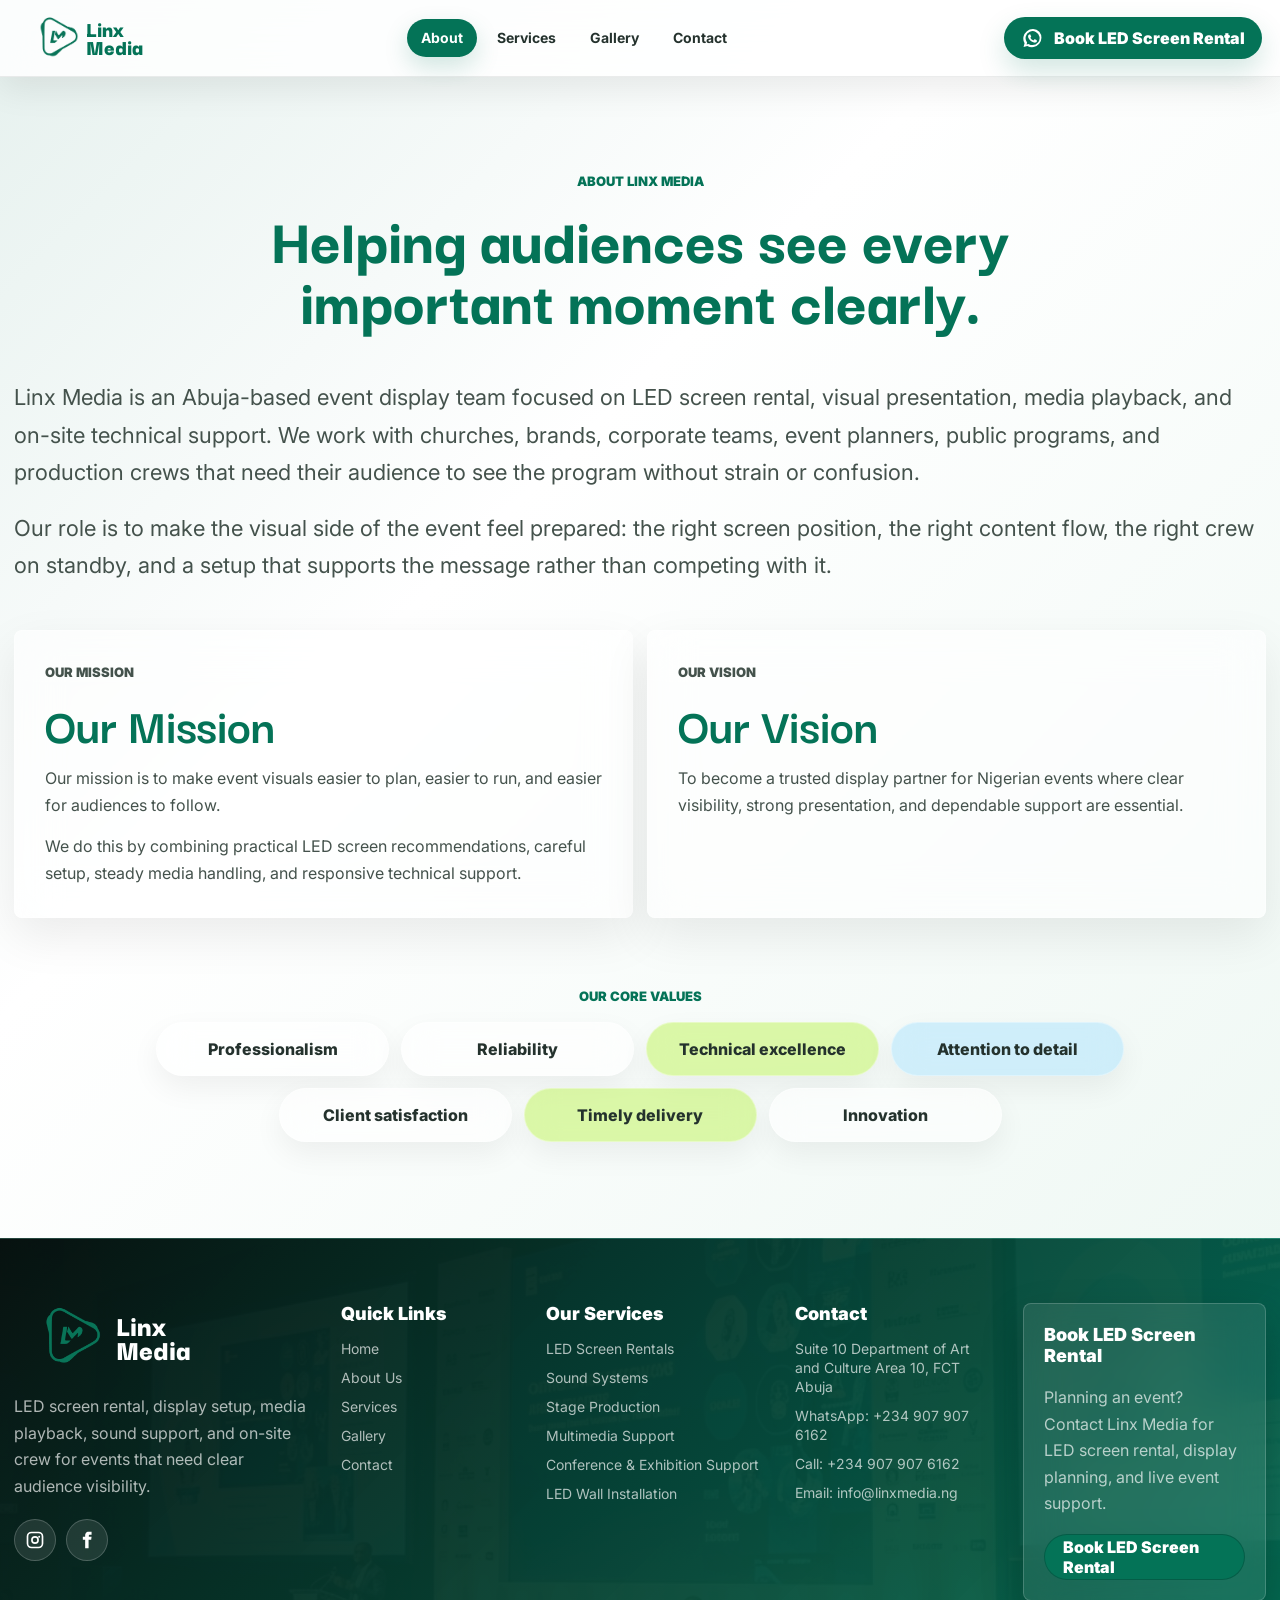
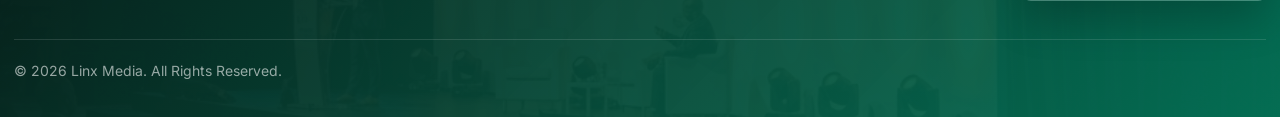
==== commit d3eb6174: "Update gallery and contact details" ====
--- a/about.html
+++ b/about.html
@@ -5,14 +5,15 @@
   <meta name="viewport" content="width=device-width, initial-scale=1.0">
   <title>About Linx Media | Event Technical Production</title>
   <meta name="description" content="Learn about Linx Media, an Abuja-based event display and LED screen rental team helping audiences see programs clearly.">
-  <link rel="canonical" href="https://www.linxmedia.com.ng/about.html">
+  <link rel="canonical" href="https://www.linxmedia.com.ng/about">
   <meta name="robots" content="index, follow">
   <meta name="theme-color" content="#047357">
+  <meta name="google-site-verification" content="UTUIDooDW8w01mmYviOuxTPxaXbJYJZ5lzkP3q-1VrM">
   <meta name="geo.region" content="NG-FC">
   <meta name="geo.placename" content="Abuja">
   <meta property="og:site_name" content="Linx Media">
   <meta property="og:type" content="website">
-  <meta property="og:url" content="https://www.linxmedia.com.ng/about.html">
+  <meta property="og:url" content="https://www.linxmedia.com.ng/about">
   <meta property="og:title" content="About Linx Media | Event Technical Production">
   <meta property="og:description" content="Learn about Linx Media, an Abuja-based event display and LED screen rental team helping audiences see programs clearly.">
   <meta property="og:image" content="https://www.linxmedia.com.ng/assets/linx/home-slide-3.jpg">
@@ -23,7 +24,10 @@
   <link rel="preconnect" href="https://fonts.googleapis.com">
   <link rel="preconnect" href="https://fonts.gstatic.com" crossorigin>
   <link href="https://fonts.googleapis.com/css2?family=Darker+Grotesque:wght@700;800;900&family=Inter:wght@400;500;600;700;800;900&display=swap" rel="stylesheet">
-  <link rel="icon" type="image/png" href="assets/Linx%20media%20logo.png">
+  <link rel="icon" href="/favicon.ico" sizes="any">
+  <link rel="icon" type="image/png" sizes="192x192" href="/assets/favicon-192.png">
+  <link rel="icon" type="image/png" sizes="512x512" href="/assets/favicon-512.png">
+  <link rel="apple-touch-icon" href="/assets/apple-touch-icon.png">
   <link rel="stylesheet" href="styles.css">
 </head>
 <body>
@@ -45,10 +49,10 @@
       <a href="services.html">Services</a>
       <a href="work.html">Gallery</a>
       <a href="contact.html">Contact</a>
-      <a class="mobile-nav-cta" href="https://wa.me/2348079449956?text=Hello%20Linx%20Media%2C%20I%20would%20like%20to%20book%20LED%20screen%20rental%20for%20an%20event." target="_blank" rel="noopener">Book LED Screen Rental</a>
+      <a class="mobile-nav-cta" href="https://wa.me/2349079076162?text=Hello%20Linx%20Media%2C%20I%20would%20like%20to%20book%20LED%20screen%20rental%20for%20an%20event." target="_blank" rel="noopener">Book LED Screen Rental</a>
     </nav>
 
-    <a class="header-cta" href="https://wa.me/2348079449956?text=Hello%20Linx%20Media%2C%20I%20would%20like%20to%20book%20LED%20screen%20rental%20for%20an%20event." target="_blank" rel="noopener">
+    <a class="header-cta" href="https://wa.me/2349079076162?text=Hello%20Linx%20Media%2C%20I%20would%20like%20to%20book%20LED%20screen%20rental%20for%20an%20event." target="_blank" rel="noopener">
       <span class="whatsapp-icon" aria-hidden="true">
         <svg viewBox="0 0 24 24" focusable="false">
           <path d="M19.1 4.9A9.9 9.9 0 0 0 3.7 17l-1 3.8 3.9-1A9.9 9.9 0 0 0 19.1 4.9Zm-7.1 14a7.2 7.2 0 0 1-3.7-1l-.3-.2-2.2.6.6-2.1-.2-.3A7.3 7.3 0 1 1 12 18.9Zm4-5.4c-.2-.1-1.3-.6-1.5-.7-.2-.1-.4-.1-.5.1l-.7.9c-.1.2-.3.2-.5.1a5.9 5.9 0 0 1-2.9-2.5c-.1-.2 0-.3.1-.4l.4-.5c.1-.1.1-.3.2-.4 0-.1 0-.3-.1-.4l-.7-1.7c-.2-.4-.4-.3-.5-.3h-.5c-.2 0-.4.1-.6.3-.2.2-.8.8-.8 1.9s.8 2.2.9 2.3c.1.2 1.6 2.5 3.9 3.5.6.2 1 .4 1.3.5.6.2 1.1.2 1.5.1.5-.1 1.3-.5 1.5-1.1.2-.5.2-1 .1-1.1 0-.1-.2-.2-.4-.3Z" />
@@ -145,15 +149,15 @@
         <h3>Contact</h3>
         <div class="footer-links">
           <span>Suite 10 Department of Art and Culture Area 10, FCT Abuja</span>
-          <a href="https://wa.me/2348079449956" target="_blank" rel="noopener">WhatsApp: +234 807 944 9956</a>
-          <a href="tel:+2348079449956">Call: +234 807 944 9956</a>
+          <a href="https://wa.me/2349079076162" target="_blank" rel="noopener">WhatsApp: +234 907 907 6162</a>
+          <a href="tel:+2349079076162">Call: +234 907 907 6162</a>
           <a href="mailto:info@linxmedia.ng">Email: info@linxmedia.ng</a>
         </div>
       </div>
       <div class="footer-cta">
         <h3>Book LED Screen Rental</h3>
         <p>Planning an event? Contact Linx Media for LED screen rental, display planning, and live event support.</p>
-        <a class="button button-primary" href="https://wa.me/2348079449956?text=Hello%20Linx%20Media%2C%20I%20would%20like%20to%20book%20LED%20screen%20rental%20for%20an%20event." target="_blank" rel="noopener">Book LED Screen Rental</a>
+        <a class="button button-primary" href="https://wa.me/2349079076162?text=Hello%20Linx%20Media%2C%20I%20would%20like%20to%20book%20LED%20screen%20rental%20for%20an%20event." target="_blank" rel="noopener">Book LED Screen Rental</a>
       </div>
     </div>
     <div class="footer-bottom">
--- a/styles.css
+++ b/styles.css
@@ -1529,6 +1529,12 @@
   border-radius: 24px;
   overflow: hidden;
   box-shadow: 0 22px 54px rgba(7, 17, 15, 0.12);
+  cursor: zoom-in;
+}
+
+.project-card:focus-visible {
+  outline: 3px solid var(--lime);
+  outline-offset: 4px;
 }
 
 .project-card img {
@@ -1556,6 +1562,90 @@
   font-weight: 900;
   backdrop-filter: blur(16px);
   -webkit-backdrop-filter: blur(16px);
+}
+
+.gallery-lightbox {
+  position: fixed;
+  inset: 0;
+  z-index: 80;
+  display: none;
+  align-items: center;
+  justify-content: center;
+  padding: 72px 24px 32px;
+  background: rgba(7, 17, 15, 0.92);
+}
+
+.gallery-lightbox.is-open {
+  display: flex;
+}
+
+.gallery-lightbox-frame {
+  display: grid;
+  gap: 14px;
+  width: min(1080px, 100%);
+  margin: 0;
+}
+
+.gallery-lightbox-frame img {
+  width: 100%;
+  max-height: 78vh;
+  border-radius: 8px;
+  object-fit: contain;
+  background: rgba(255, 255, 255, 0.04);
+  box-shadow: 0 28px 80px rgba(0, 0, 0, 0.42);
+}
+
+.gallery-lightbox-frame figcaption {
+  color: var(--white);
+  font-size: 16px;
+  font-weight: 800;
+  text-align: center;
+}
+
+.gallery-lightbox-close,
+.gallery-lightbox-nav {
+  position: absolute;
+  display: inline-flex;
+  align-items: center;
+  justify-content: center;
+  border: 1px solid rgba(255, 255, 255, 0.24);
+  border-radius: 50%;
+  color: var(--white);
+  background: rgba(255, 255, 255, 0.12);
+  cursor: pointer;
+  transition: background 180ms ease, color 180ms ease, transform 180ms ease;
+}
+
+.gallery-lightbox-close:hover,
+.gallery-lightbox-nav:hover {
+  color: var(--lime);
+  background: rgba(255, 255, 255, 0.2);
+}
+
+.gallery-lightbox-close {
+  top: 20px;
+  right: 20px;
+  width: 44px;
+  height: 44px;
+  font-size: 30px;
+  line-height: 1;
+}
+
+.gallery-lightbox-nav {
+  top: 50%;
+  width: 48px;
+  height: 48px;
+  font-size: 42px;
+  line-height: 1;
+  transform: translateY(-50%);
+}
+
+.gallery-lightbox-prev {
+  left: 18px;
+}
+
+.gallery-lightbox-next {
+  right: 18px;
 }
 
 .video-gallery {
@@ -2058,6 +2148,24 @@
     justify-content: center;
   }
 
+  .gallery-lightbox {
+    padding: 76px 14px 24px;
+  }
+
+  .gallery-lightbox-nav {
+    top: auto;
+    bottom: 18px;
+    transform: none;
+  }
+
+  .gallery-lightbox-prev {
+    left: calc(50% - 58px);
+  }
+
+  .gallery-lightbox-next {
+    right: calc(50% - 58px);
+  }
+
   .hero-led-gallery {
     order: 2;
     justify-self: auto;
